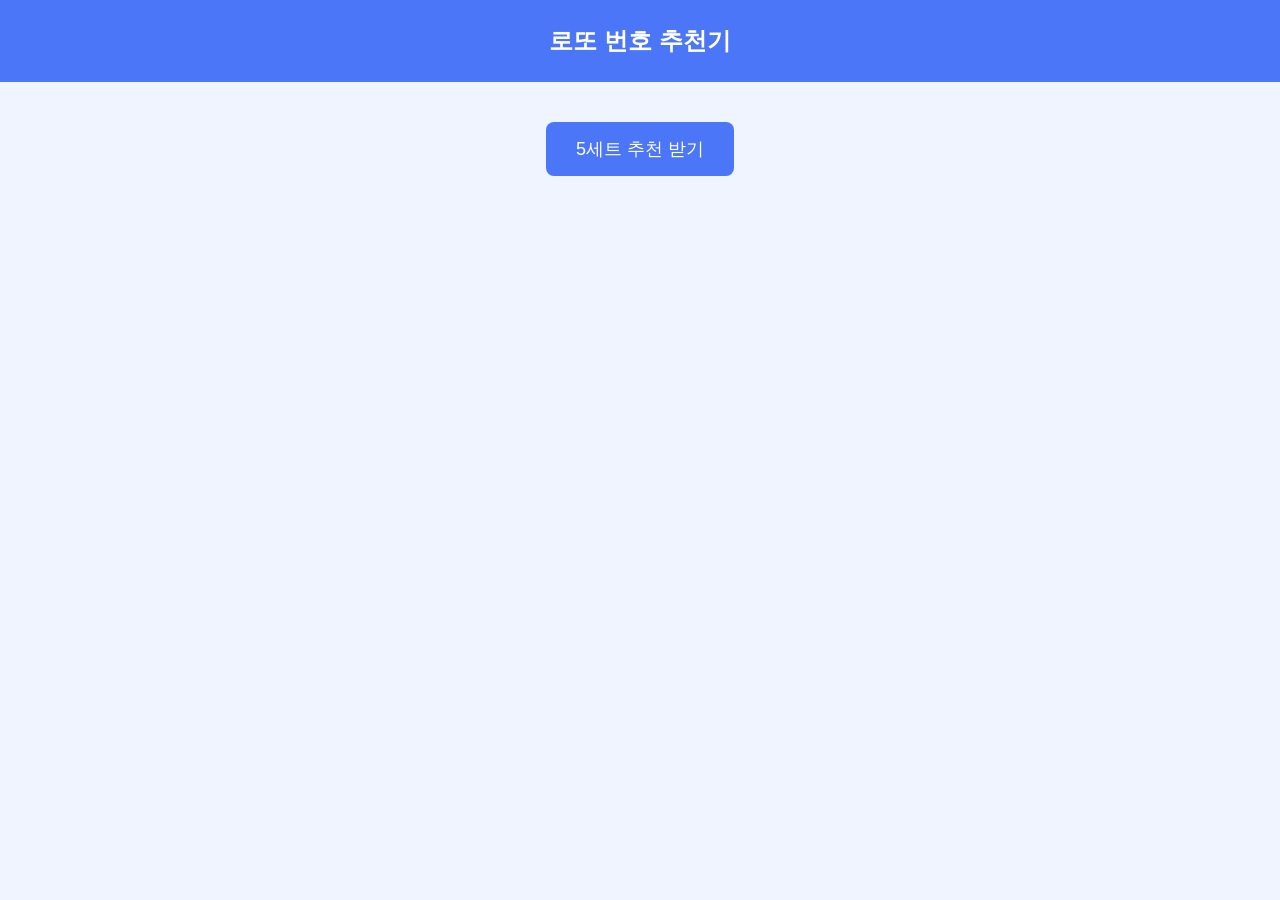
==== index.html @ 97781a5b "Update index.html with latest work" ====
<!DOCTYPE html>
<html lang="ko">
<head>
    <meta charset="UTF-8">
    <meta name="viewport" content="width=device-width, initial-scale=1.0">
    <title>로또 번호 추천</title>
    <style>
        body {
            font-family: Arial, sans-serif;
            background: #f0f4ff;
            text-align: center;
            margin: 0;
            padding: 0;
        }
        header {
            background-color: #4a76f7;
            color: white;
            padding: 25px;
            font-size: 24px;
            font-weight: bold;
        }
        #container {
            margin-top: 40px;
        }
        #btn {
            background-color: #4a76f7;
            color: white;
            border: none;
            padding: 15px 30px;
            font-size: 18px;
            border-radius: 8px;
            cursor: pointer;
        }
        #btn:hover {
            background-color: #345de2;
        }
        .set {
            margin-top: 30px;
        }
        .ball {
            display: inline-block;
            width: 45px;
            height: 45px;
            line-height: 45px;
            margin: 5px;
            border-radius: 50%;
            background: #fff;
            border: 2px solid #4a76f7;
            font-size: 20px;
        }
    </style>
</head>
<body>

<header>로또 번호 추천기</header>

<div id="container">
    <button id="btn" onclick="generateLotto()">5세트 추천 받기</button>
    <div id="result"></div>
</div>

<script>
    function generateLottoSet() {
        let numbers = [];
        while (numbers.length < 6) {
            let num = Math.floor(Math.random() * 45) + 1;
            if (!numbers.includes(num)) numbers.push(num);
        }
        return numbers.sort((a, b) => a - b);
    }

    function generateLotto() {
        let html = "";
        for (let i = 1; i <= 5; i++) {
            const lotto = generateLottoSet();
            const balls = lotto.map(n => `<div class='ball'>${n}</div>`).join('');
            html += `<div class='set'><strong>세트 ${i}:</strong> ${balls}</div>`;
        }
        document.getElementById("result").innerHTML = html;
    }
</script>

</body>
</html>
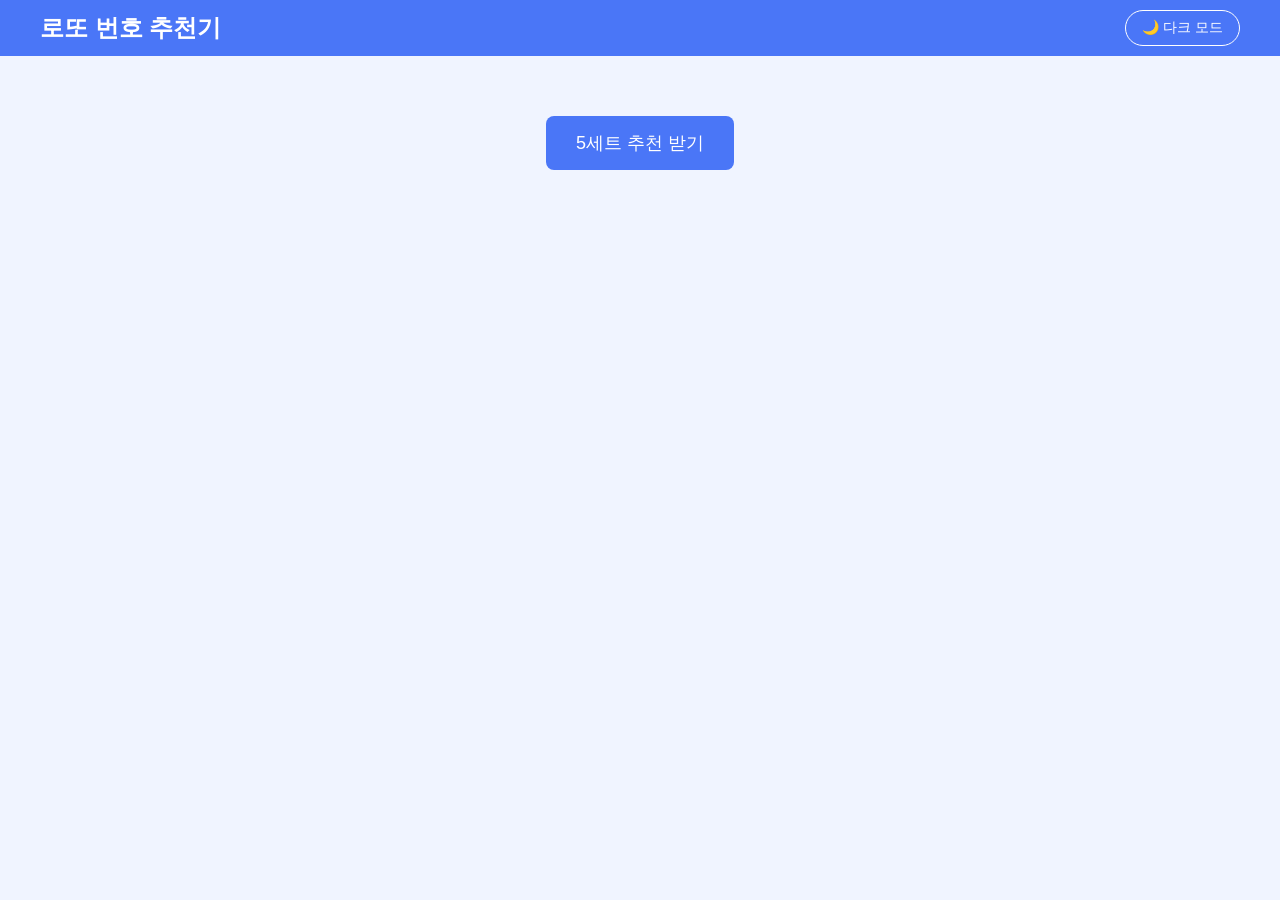
==== commit 79b4fc08: "Add dark/white mode and refactor code into separate files" ====
--- a/index.html
+++ b/index.html
@@ -4,81 +4,20 @@
     <meta charset="UTF-8">
     <meta name="viewport" content="width=device-width, initial-scale=1.0">
     <title>로또 번호 추천</title>
-    <style>
-        body {
-            font-family: Arial, sans-serif;
-            background: #f0f4ff;
-            text-align: center;
-            margin: 0;
-            padding: 0;
-        }
-        header {
-            background-color: #4a76f7;
-            color: white;
-            padding: 25px;
-            font-size: 24px;
-            font-weight: bold;
-        }
-        #container {
-            margin-top: 40px;
-        }
-        #btn {
-            background-color: #4a76f7;
-            color: white;
-            border: none;
-            padding: 15px 30px;
-            font-size: 18px;
-            border-radius: 8px;
-            cursor: pointer;
-        }
-        #btn:hover {
-            background-color: #345de2;
-        }
-        .set {
-            margin-top: 30px;
-        }
-        .ball {
-            display: inline-block;
-            width: 45px;
-            height: 45px;
-            line-height: 45px;
-            margin: 5px;
-            border-radius: 50%;
-            background: #fff;
-            border: 2px solid #4a76f7;
-            font-size: 20px;
-        }
-    </style>
+    <link rel="stylesheet" href="style.css">
 </head>
 <body>
 
-<header>로또 번호 추천기</header>
+<header>
+    <span>로또 번호 추천기</span>
+    <button id="theme-toggle" onclick="toggleTheme()">🌙 다크 모드</button>
+</header>
 
 <div id="container">
     <button id="btn" onclick="generateLotto()">5세트 추천 받기</button>
     <div id="result"></div>
 </div>
 
-<script>
-    function generateLottoSet() {
-        let numbers = [];
-        while (numbers.length < 6) {
-            let num = Math.floor(Math.random() * 45) + 1;
-            if (!numbers.includes(num)) numbers.push(num);
-        }
-        return numbers.sort((a, b) => a - b);
-    }
-
-    function generateLotto() {
-        let html = "";
-        for (let i = 1; i <= 5; i++) {
-            const lotto = generateLottoSet();
-            const balls = lotto.map(n => `<div class='ball'>${n}</div>`).join('');
-            html += `<div class='set'><strong>세트 ${i}:</strong> ${balls}</div>`;
-        }
-        document.getElementById("result").innerHTML = html;
-    }
-</script>
-
+<script src="main.js"></script>
 </body>
 </html>
--- a/style.css
+++ b/style.css
@@ -0,0 +1,101 @@
+:root {
+    --bg-color: #f0f4ff;
+    --text-color: #333;
+    --header-bg: #4a76f7;
+    --header-text: white;
+    --btn-bg: #4a76f7;
+    --btn-hover: #345de2;
+    --ball-bg: #fff;
+    --ball-border: #4a76f7;
+    --ball-text: #333;
+    --container-bg: transparent;
+}
+
+[data-theme="dark"] {
+    --bg-color: #121212;
+    --text-color: #e0e0e0;
+    --header-bg: #1f1f1f;
+    --header-text: #ffffff;
+    --btn-bg: #3700b3;
+    --btn-hover: #6200ee;
+    --ball-bg: #1e1e1e;
+    --ball-border: #bb86fc;
+    --ball-text: #ffffff;
+}
+
+body {
+    font-family: 'Segoe UI', Tahoma, Geneva, Verdana, sans-serif;
+    background-color: var(--bg-color);
+    color: var(--text-color);
+    text-align: center;
+    margin: 0;
+    padding: 0;
+    transition: background-color 0.3s, color 0.3s;
+}
+
+header {
+    background-color: var(--header-bg);
+    color: var(--header-text);
+    padding: 25px;
+    font-size: 24px;
+    font-weight: bold;
+    display: flex;
+    justify-content: space-between;
+    align-items: center;
+    padding: 10px 40px;
+}
+
+#container {
+    margin-top: 40px;
+    padding: 20px;
+}
+
+#btn {
+    background-color: var(--btn-bg);
+    color: white;
+    border: none;
+    padding: 15px 30px;
+    font-size: 18px;
+    border-radius: 8px;
+    cursor: pointer;
+    transition: background-color 0.3s;
+}
+
+#btn:hover {
+    background-color: var(--btn-hover);
+}
+
+.set {
+    margin-top: 30px;
+    padding: 15px;
+}
+
+.ball {
+    display: inline-block;
+    width: 45px;
+    height: 45px;
+    line-height: 45px;
+    margin: 5px;
+    border-radius: 50%;
+    background-color: var(--ball-bg);
+    border: 2px solid var(--ball-border);
+    color: var(--ball-text);
+    font-size: 20px;
+    font-weight: bold;
+    transition: background-color 0.3s, border-color 0.3s, color 0.3s;
+}
+
+#theme-toggle {
+    background: none;
+    border: 1px solid var(--header-text);
+    color: var(--header-text);
+    padding: 8px 16px;
+    border-radius: 20px;
+    cursor: pointer;
+    font-size: 14px;
+    transition: all 0.3s;
+}
+
+#theme-toggle:hover {
+    background-color: rgba(255, 255, 255, 0.1);
+}
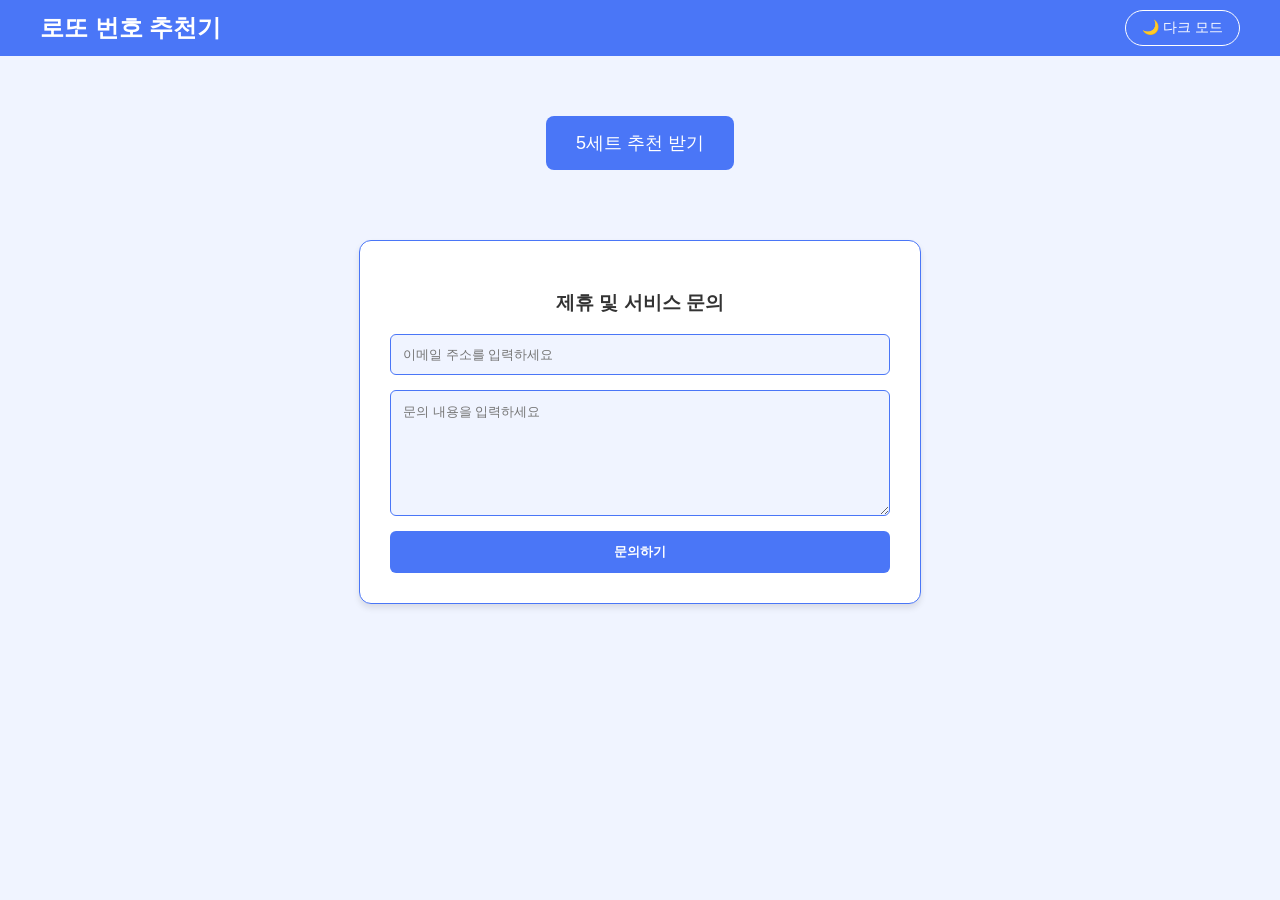
==== commit 249dd843: "Add Formspree contact form for business inquiries" ====
--- a/index.html
+++ b/index.html
@@ -18,6 +18,15 @@
     <div id="result"></div>
 </div>
 
+<div id="contact-section">
+    <h3>제휴 및 서비스 문의</h3>
+    <form action="https://formspree.io/f/xdawzqob" method="POST" id="contact-form">
+        <input type="email" name="email" placeholder="이메일 주소를 입력하세요" required>
+        <textarea name="message" placeholder="문의 내용을 입력하세요" required></textarea>
+        <button type="submit">문의하기</button>
+    </form>
+</div>
+
 <script src="main.js"></script>
 </body>
 </html>
--- a/style.css
+++ b/style.css
@@ -99,3 +99,49 @@
 #theme-toggle:hover {
     background-color: rgba(255, 255, 255, 0.1);
 }
+
+#contact-section {
+    margin: 50px auto;
+    padding: 30px;
+    max-width: 500px;
+    background-color: var(--ball-bg);
+    border: 1px solid var(--ball-border);
+    border-radius: 12px;
+    box-shadow: 0 4px 6px rgba(0,0,0,0.1);
+}
+
+#contact-form {
+    display: flex;
+    flex-direction: column;
+    gap: 15px;
+}
+
+#contact-form input, #contact-form textarea {
+    padding: 12px;
+    border: 1px solid var(--ball-border);
+    border-radius: 6px;
+    background-color: var(--bg-color);
+    color: var(--text-color);
+    font-family: inherit;
+}
+
+#contact-form textarea {
+    height: 100px;
+    resize: vertical;
+}
+
+#contact-form button {
+    background-color: var(--btn-bg);
+    color: white;
+    border: none;
+    padding: 12px;
+    border-radius: 6px;
+    cursor: pointer;
+    font-weight: bold;
+    transition: background-color 0.3s;
+}
+
+#contact-form button:hover {
+    background-color: var(--btn-hover);
+}
+
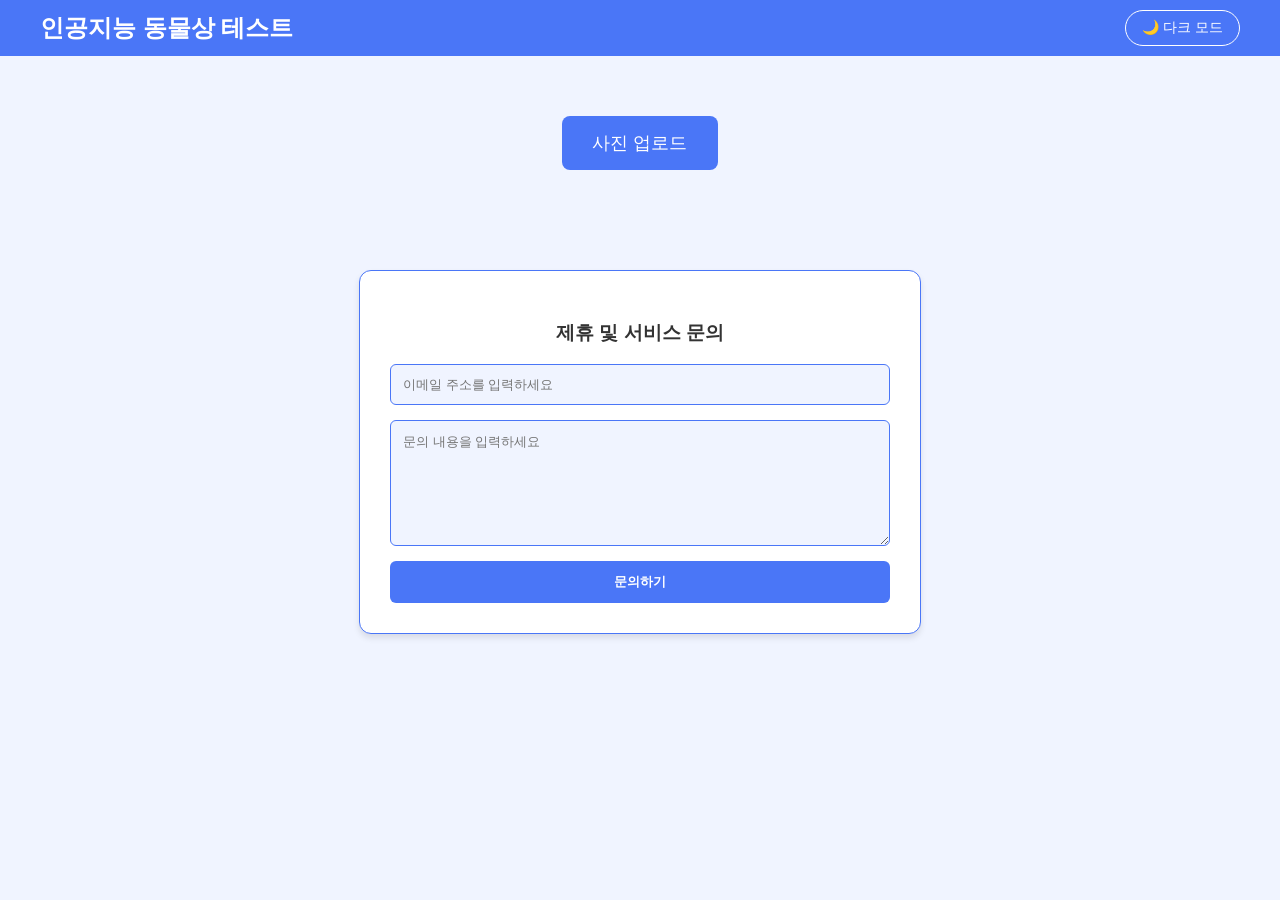
==== commit f33f1714: "Transform to Animal Face Test with Teachable Machine" ====
--- a/index.html
+++ b/index.html
@@ -3,19 +3,36 @@
 <head>
     <meta charset="UTF-8">
     <meta name="viewport" content="width=device-width, initial-scale=1.0">
-    <title>로또 번호 추천</title>
+    <title>인공지능 동물상 테스트</title>
     <link rel="stylesheet" href="style.css">
+    <script src="https://cdn.jsdelivr.net/npm/@tensorflow/tfjs@latest/dist/tf.min.js"></script>
+    <script src="https://cdn.jsdelivr.net/npm/@teachablemachine/image@latest/dist/teachablemachine-image.min.js"></script>
 </head>
 <body>
 
 <header>
-    <span>로또 번호 추천기</span>
+    <span>인공지능 동물상 테스트</span>
     <button id="theme-toggle" onclick="toggleTheme()">🌙 다크 모드</button>
 </header>
 
 <div id="container">
-    <button id="btn" onclick="generateLotto()">5세트 추천 받기</button>
-    <div id="result"></div>
+    <div id="upload-area">
+        <input type="file" id="image-upload" accept="image/*" onchange="previewImage(event)" hidden>
+        <button id="upload-btn" onclick="document.getElementById('image-upload').click()">사진 업로드</button>
+        <div id="image-preview-container">
+            <img id="image-preview" src="#" alt="이미지 미리보기" style="display:none; max-width: 100%; border-radius: 12px; margin-top: 20px;">
+        </div>
+    </div>
+    
+    <button id="predict-btn" onclick="predict()" style="display:none; margin-top: 20px;">결과 확인하기</button>
+    
+    <div id="loading" style="display:none; margin-top: 20px;">
+        모델을 로딩 중입니다...
+    </div>
+
+    <div id="result-container" style="margin-top: 30px;">
+        <div id="label-container"></div>
+    </div>
 </div>
 
 <div id="contact-section">
@@ -27,6 +44,17 @@
     </form>
 </div>
 
+<div id="disqus_thread"></div>
+<script>
+    (function() { // DON'T EDIT BELOW THIS LINE
+    var d = document, s = d.createElement('script');
+    s.src = 'https://productbuilder-iaj6fbupjm.disqus.com/embed.js';
+    s.setAttribute('data-timestamp', +new Date());
+    (d.head || d.body).appendChild(s);
+    })();
+</script>
+<noscript>Please enable JavaScript to view the <a href="https://disqus.com/?ref_noscript">comments powered by Disqus.</a></noscript>
+
 <script src="main.js"></script>
 </body>
 </html>
--- a/style.css
+++ b/style.css
@@ -36,13 +36,12 @@
 header {
     background-color: var(--header-bg);
     color: var(--header-text);
-    padding: 25px;
+    padding: 10px 40px;
     font-size: 24px;
     font-weight: bold;
     display: flex;
     justify-content: space-between;
     align-items: center;
-    padding: 10px 40px;
 }
 
 #container {
@@ -50,7 +49,7 @@
     padding: 20px;
 }
 
-#btn {
+#upload-btn, #predict-btn {
     background-color: var(--btn-bg);
     color: white;
     border: none;
@@ -61,28 +60,25 @@
     transition: background-color 0.3s;
 }
 
-#btn:hover {
+#upload-btn:hover, #predict-btn:hover {
     background-color: var(--btn-hover);
 }
 
-.set {
-    margin-top: 30px;
-    padding: 15px;
+#image-preview-container {
+    max-width: 400px;
+    margin: 20px auto;
 }
 
-.ball {
-    display: inline-block;
-    width: 45px;
-    height: 45px;
-    line-height: 45px;
-    margin: 5px;
-    border-radius: 50%;
+.result-item {
+    font-size: 1.2rem;
+    margin: 10px 0;
+    padding: 10px;
     background-color: var(--ball-bg);
     border: 2px solid var(--ball-border);
-    color: var(--ball-text);
-    font-size: 20px;
-    font-weight: bold;
-    transition: background-color 0.3s, border-color 0.3s, color 0.3s;
+    border-radius: 8px;
+    max-width: 400px;
+    margin-left: auto;
+    margin-right: auto;
 }
 
 #theme-toggle {
@@ -145,3 +141,8 @@
     background-color: var(--btn-hover);
 }
 
+#disqus_thread {
+    margin: 50px auto;
+    max-width: 800px;
+    padding: 0 20px;
+}
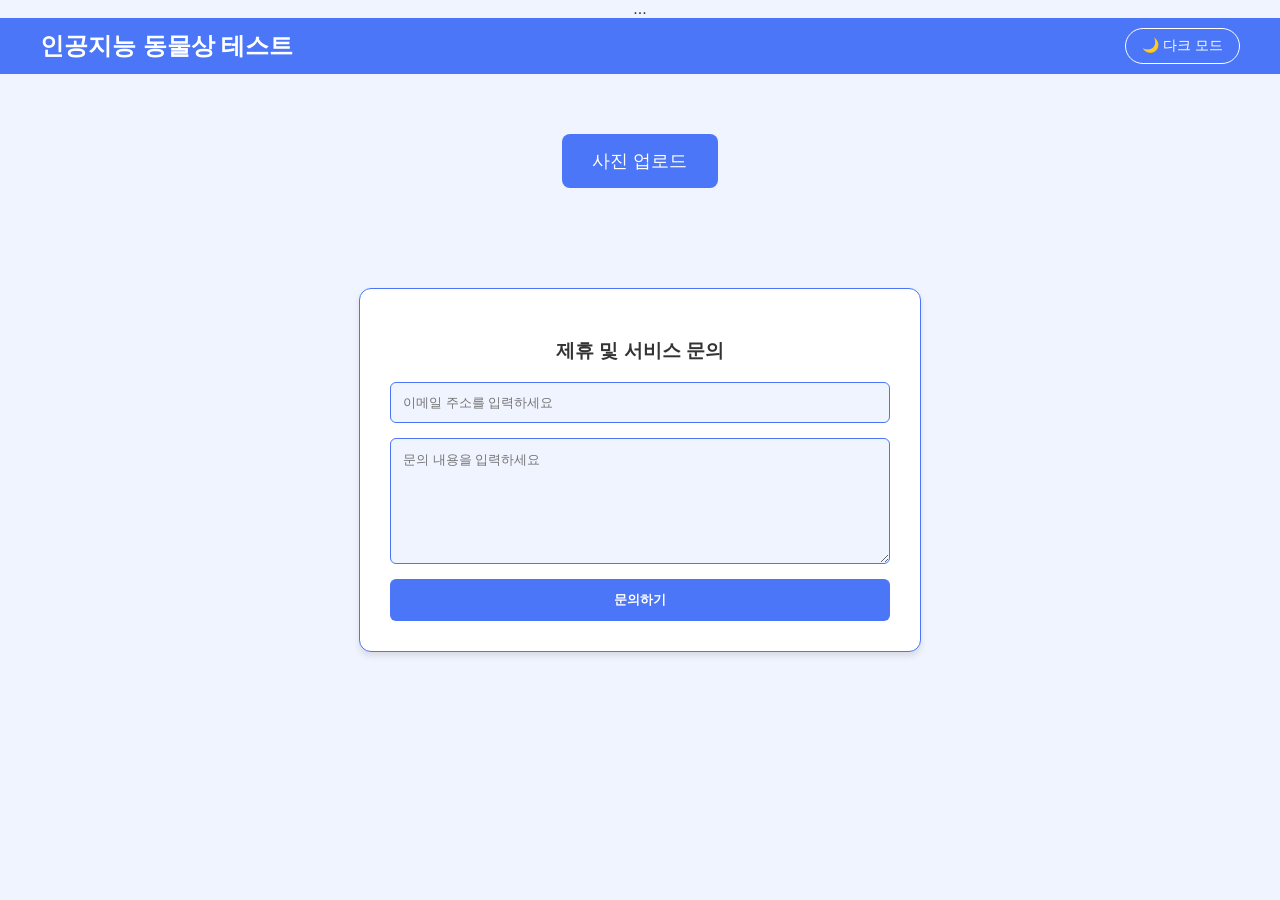
==== commit e6433bba: "Add Google AdSense script and ads.txt" ====
--- a/index.html
+++ b/index.html
@@ -4,12 +4,15 @@
     <meta charset="UTF-8">
     <meta name="viewport" content="width=device-width, initial-scale=1.0">
     <title>인공지능 동물상 테스트</title>
+    <meta name="google-adsense-account" content="ca-pub-4288550396273377">
+    <script async src="https://pagead2.googlesyndication.com/pagead/js/adsbygoogle.js?client=ca-pub-4288550396273377"
+     crossorigin="anonymous"></script>
     <link rel="stylesheet" href="style.css">
     <script src="https://cdn.jsdelivr.net/npm/@tensorflow/tfjs@latest/dist/tf.min.js"></script>
     <script src="https://cdn.jsdelivr.net/npm/@teachablemachine/image@latest/dist/teachablemachine-image.min.js"></script>
 </head>
 <body>
-
+...
 <header>
     <span>인공지능 동물상 테스트</span>
     <button id="theme-toggle" onclick="toggleTheme()">🌙 다크 모드</button>
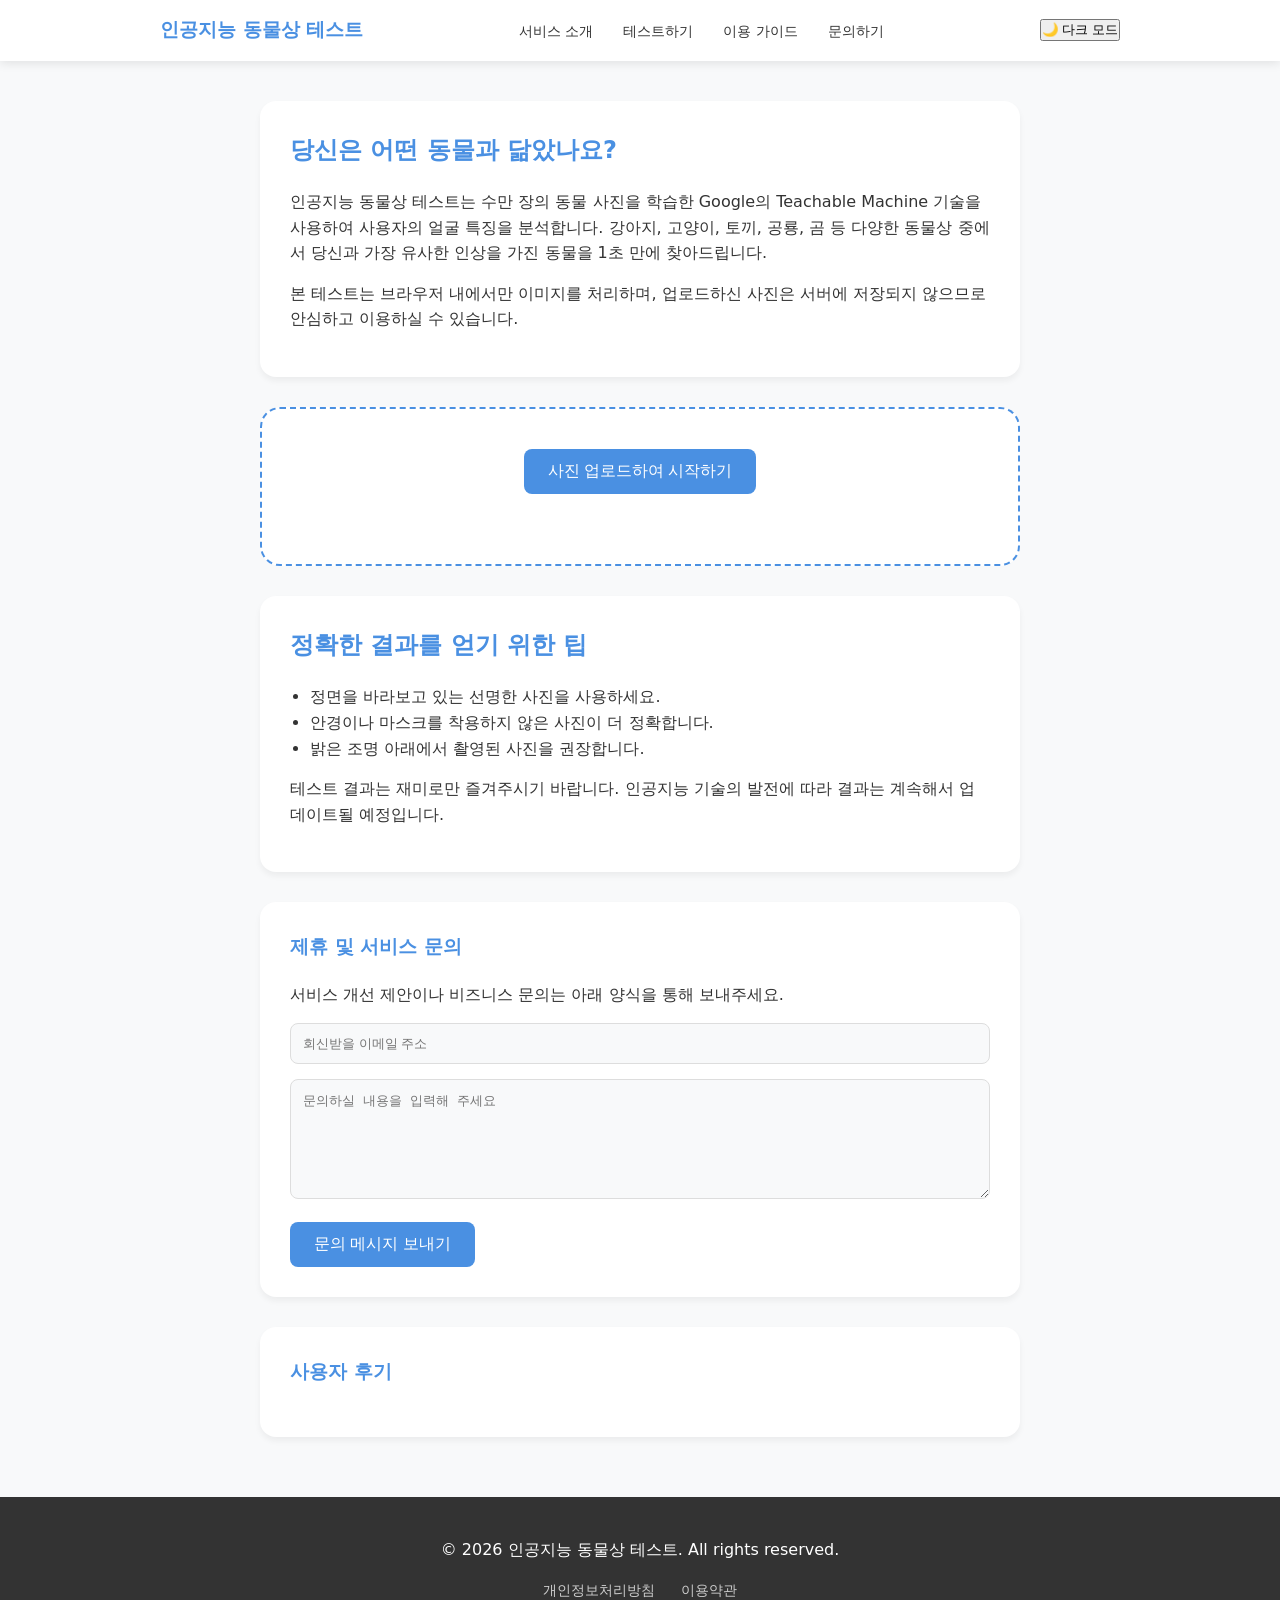
==== commit 2c99dd00: "Optimize for AdSense approval and configure Firebase Hosting" ====
--- a/index.html
+++ b/index.html
@@ -3,7 +3,8 @@
 <head>
     <meta charset="UTF-8">
     <meta name="viewport" content="width=device-width, initial-scale=1.0">
-    <title>인공지능 동물상 테스트</title>
+    <title>인공지능 동물상 테스트 - 나를 닮은 동물을 찾아보세요</title>
+    <meta name="description" content="고성능 AI 기술을 활용하여 당신의 관상과 가장 잘 어울리는 동물상을 무료로 테스트해보세요. 강아지상, 고양이상, 토끼상 등 다양한 결과를 확인하세요.">
     <meta name="google-adsense-account" content="ca-pub-4288550396273377">
     <script async src="https://pagead2.googlesyndication.com/pagead/js/adsbygoogle.js?client=ca-pub-4288550396273377"
      crossorigin="anonymous"></script>
@@ -12,44 +13,92 @@
     <script src="https://cdn.jsdelivr.net/npm/@teachablemachine/image@latest/dist/teachablemachine-image.min.js"></script>
 </head>
 <body>
-...
+
 <header>
-    <span>인공지능 동물상 테스트</span>
-    <button id="theme-toggle" onclick="toggleTheme()">🌙 다크 모드</button>
+    <div class="header-container">
+        <a href="/" class="logo">인공지능 동물상 테스트</a>
+        <nav id="main-nav">
+            <ul>
+                <li><a href="#about">서비스 소개</a></li>
+                <li><a href="#test-section">테스트하기</a></li>
+                <li><a href="#guide">이용 가이드</a></li>
+                <li><a href="#contact-section">문의하기</a></li>
+            </ul>
+        </nav>
+        <button id="theme-toggle" onclick="toggleTheme()">🌙 다크 모드</button>
+    </div>
 </header>
 
-<div id="container">
-    <div id="upload-area">
-        <input type="file" id="image-upload" accept="image/*" onchange="previewImage(event)" hidden>
-        <button id="upload-btn" onclick="document.getElementById('image-upload').click()">사진 업로드</button>
-        <div id="image-preview-container">
-            <img id="image-preview" src="#" alt="이미지 미리보기" style="display:none; max-width: 100%; border-radius: 12px; margin-top: 20px;">
+<main id="container">
+    <section id="about" class="content-section">
+        <h1>당신은 어떤 동물과 닮았나요?</h1>
+        <p>인공지능 동물상 테스트는 수만 장의 동물 사진을 학습한 Google의 Teachable Machine 기술을 사용하여 사용자의 얼굴 특징을 분석합니다. 강아지, 고양이, 토끼, 공룡, 곰 등 다양한 동물상 중에서 당신과 가장 유사한 인상을 가진 동물을 1초 만에 찾아드립니다.</p>
+        <p>본 테스트는 브라우저 내에서만 이미지를 처리하며, 업로드하신 사진은 서버에 저장되지 않으므로 안심하고 이용하실 수 있습니다.</p>
+    </section>
+
+    <section id="test-section" class="test-area">
+        <div id="upload-area">
+            <input type="file" id="image-upload" accept="image/*" onchange="previewImage(event)" hidden>
+            <button id="upload-btn" onclick="document.getElementById('image-upload').click()">사진 업로드하여 시작하기</button>
+            <div id="image-preview-container">
+                <img id="image-preview" src="#" alt="이미지 미리보기" style="display:none; max-width: 100%; border-radius: 12px; margin-top: 20px;">
+            </div>
         </div>
+
+        <button id="predict-btn" onclick="predict()" style="display:none; margin-top: 20px;">결과 분석하기</button>
+
+        <div id="loading" style="display:none; margin-top: 20px;">
+            <div class="loader"></div>
+            <p>AI가 관상을 분석 중입니다...</p>
+        </div>
+
+        <div id="result-container" style="margin-top: 30px;">
+            <div id="label-container"></div>
+        </div>
+    </section>
+
+    <section id="guide" class="content-section">
+        <h2>정확한 결과를 얻기 위한 팁</h2>
+        <ul>
+            <li>정면을 바라보고 있는 선명한 사진을 사용하세요.</li>
+            <li>안경이나 마스크를 착용하지 않은 사진이 더 정확합니다.</li>
+            <li>밝은 조명 아래에서 촬영된 사진을 권장합니다.</li>
+        </ul>
+        <p>테스트 결과는 재미로만 즐겨주시기 바랍니다. 인공지능 기술의 발전에 따라 결과는 계속해서 업데이트될 예정입니다.</p>
+    </section>
+
+    <section id="contact-section" class="content-section">
+        <h3>제휴 및 서비스 문의</h3>
+        <p>서비스 개선 제안이나 비즈니스 문의는 아래 양식을 통해 보내주세요.</p>
+        <form action="https://formspree.io/f/xdawzqob" method="POST" id="contact-form">
+            <div class="form-group">
+                <input type="email" name="email" placeholder="회신받을 이메일 주소" required>
+            </div>
+            <div class="form-group">
+                <textarea name="message" placeholder="문의하실 내용을 입력해 주세요" required></textarea>
+            </div>
+            <button type="submit" class="submit-btn">문의 메시지 보내기</button>
+        </form>
+    </section>
+
+    <section id="comments" class="content-section">
+        <h3>사용자 후기</h3>
+        <div id="disqus_thread"></div>
+    </section>
+</main>
+
+<footer>
+    <div class="footer-container">
+        <p>&copy; 2026 인공지능 동물상 테스트. All rights reserved.</p>
+        <nav class="footer-nav">
+            <a href="privacy.html">개인정보처리방침</a>
+            <a href="#about">이용약관</a>
+        </nav>
     </div>
-    
-    <button id="predict-btn" onclick="predict()" style="display:none; margin-top: 20px;">결과 확인하기</button>
-    
-    <div id="loading" style="display:none; margin-top: 20px;">
-        모델을 로딩 중입니다...
-    </div>
+</footer>
 
-    <div id="result-container" style="margin-top: 30px;">
-        <div id="label-container"></div>
-    </div>
-</div>
-
-<div id="contact-section">
-    <h3>제휴 및 서비스 문의</h3>
-    <form action="https://formspree.io/f/xdawzqob" method="POST" id="contact-form">
-        <input type="email" name="email" placeholder="이메일 주소를 입력하세요" required>
-        <textarea name="message" placeholder="문의 내용을 입력하세요" required></textarea>
-        <button type="submit">문의하기</button>
-    </form>
-</div>
-
-<div id="disqus_thread"></div>
 <script>
-    (function() { // DON'T EDIT BELOW THIS LINE
+    (function() {
     var d = document, s = d.createElement('script');
     s.src = 'https://productbuilder-iaj6fbupjm.disqus.com/embed.js';
     s.setAttribute('data-timestamp', +new Date());
--- a/style.css
+++ b/style.css
@@ -1,148 +1,206 @@
 :root {
-    --bg-color: #f0f4ff;
+    --primary-color: #4a90e2;
+    --bg-color: #f8f9fa;
     --text-color: #333;
-    --header-bg: #4a76f7;
-    --header-text: white;
-    --btn-bg: #4a76f7;
-    --btn-hover: #345de2;
-    --ball-bg: #fff;
-    --ball-border: #4a76f7;
-    --ball-text: #333;
-    --container-bg: transparent;
+    --card-bg: #ffffff;
+    --header-bg: #ffffff;
+    --footer-bg: #333;
+    --footer-text: #fff;
 }
 
 [data-theme="dark"] {
+    --primary-color: #64b5f6;
     --bg-color: #121212;
     --text-color: #e0e0e0;
-    --header-bg: #1f1f1f;
-    --header-text: #ffffff;
-    --btn-bg: #3700b3;
-    --btn-hover: #6200ee;
-    --ball-bg: #1e1e1e;
-    --ball-border: #bb86fc;
-    --ball-text: #ffffff;
+    --card-bg: #1e1e1e;
+    --header-bg: #1e1e1e;
+}
+
+* {
+    box-sizing: border-box;
+    margin: 0;
+    padding: 0;
 }
 
 body {
-    font-family: 'Segoe UI', Tahoma, Geneva, Verdana, sans-serif;
+    font-family: 'Pretendard', -apple-system, BlinkMacSystemFont, system-ui, Roboto, sans-serif;
     background-color: var(--bg-color);
     color: var(--text-color);
-    text-align: center;
-    margin: 0;
-    padding: 0;
+    line-height: 1.6;
     transition: background-color 0.3s, color 0.3s;
 }
 
+/* Header & Nav */
 header {
     background-color: var(--header-bg);
-    color: var(--header-text);
-    padding: 10px 40px;
-    font-size: 24px;
-    font-weight: bold;
+    box-shadow: 0 2px 10px rgba(0,0,0,0.1);
+    position: sticky;
+    top: 0;
+    z-index: 1000;
+}
+
+.header-container {
+    max-width: 1000px;
+    margin: 0 auto;
+    padding: 15px 20px;
     display: flex;
     justify-content: space-between;
     align-items: center;
 }
 
+.logo {
+    font-size: 1.2rem;
+    font-weight: bold;
+    color: var(--primary-color);
+    text-decoration: none;
+}
+
+#main-nav ul {
+    display: flex;
+    list-style: none;
+}
+
+#main-nav li {
+    margin: 0 15px;
+}
+
+#main-nav a {
+    text-decoration: none;
+    color: var(--text-color);
+    font-size: 0.9rem;
+    font-weight: 500;
+}
+
+#main-nav a:hover {
+    color: var(--primary-color);
+}
+
+/* Container */
 #container {
-    margin-top: 40px;
-    padding: 20px;
-}
-
-#upload-btn, #predict-btn {
-    background-color: var(--btn-bg);
+    max-width: 800px;
+    margin: 40px auto;
+    padding: 0 20px;
+}
+
+.content-section {
+    background: var(--card-bg);
+    padding: 30px;
+    border-radius: 16px;
+    margin-bottom: 30px;
+    box-shadow: 0 4px 6px rgba(0,0,0,0.05);
+}
+
+.content-section h1, .content-section h2, .content-section h3 {
+    margin-bottom: 20px;
+    color: var(--primary-color);
+}
+
+.content-section p {
+    margin-bottom: 15px;
+}
+
+.content-section ul {
+    margin-left: 20px;
+    margin-bottom: 15px;
+}
+
+/* Test Area */
+.test-area {
+    text-align: center;
+    padding: 40px 20px;
+    background: var(--card-bg);
+    border-radius: 20px;
+    margin-bottom: 30px;
+    border: 2px dashed var(--primary-color);
+}
+
+#upload-btn, .submit-btn, #predict-btn {
+    background-color: var(--primary-color);
     color: white;
     border: none;
-    padding: 15px 30px;
-    font-size: 18px;
+    padding: 12px 24px;
+    font-size: 1rem;
     border-radius: 8px;
     cursor: pointer;
-    transition: background-color 0.3s;
-}
-
-#upload-btn:hover, #predict-btn:hover {
-    background-color: var(--btn-hover);
-}
-
-#image-preview-container {
-    max-width: 400px;
+    transition: transform 0.2s, background-color 0.2s;
+}
+
+#upload-btn:hover, .submit-btn:hover {
+    background-color: #357abd;
+    transform: translateY(-2px);
+}
+
+/* Form */
+.form-group {
+    margin-bottom: 15px;
+}
+
+input[type="email"], textarea {
+    width: 100%;
+    padding: 12px;
+    border: 1px solid #ddd;
+    border-radius: 8px;
+    background: var(--bg-color);
+    color: var(--text-color);
+}
+
+textarea {
+    height: 120px;
+    resize: vertical;
+}
+
+/* Footer */
+footer {
+    background-color: var(--footer-bg);
+    color: var(--footer-text);
+    padding: 40px 20px;
+    margin-top: 60px;
+    text-align: center;
+}
+
+.footer-nav {
+    margin-top: 15px;
+}
+
+.footer-nav a {
+    color: #ccc;
+    margin: 0 10px;
+    text-decoration: none;
+    font-size: 0.85rem;
+}
+
+.footer-nav a:hover {
+    color: #fff;
+}
+
+/* Loader */
+.loader {
+    border: 4px solid #f3f3f3;
+    border-top: 4px solid var(--primary-color);
+    border-radius: 50%;
+    width: 40px;
+    height: 40px;
+    animation: spin 1s linear infinite;
     margin: 20px auto;
 }
 
-.result-item {
-    font-size: 1.2rem;
-    margin: 10px 0;
-    padding: 10px;
-    background-color: var(--ball-bg);
-    border: 2px solid var(--ball-border);
-    border-radius: 8px;
-    max-width: 400px;
-    margin-left: auto;
-    margin-right: auto;
-}
-
-#theme-toggle {
-    background: none;
-    border: 1px solid var(--header-text);
-    color: var(--header-text);
-    padding: 8px 16px;
-    border-radius: 20px;
-    cursor: pointer;
-    font-size: 14px;
-    transition: all 0.3s;
-}
-
-#theme-toggle:hover {
-    background-color: rgba(255, 255, 255, 0.1);
-}
-
-#contact-section {
-    margin: 50px auto;
-    padding: 30px;
-    max-width: 500px;
-    background-color: var(--ball-bg);
-    border: 1px solid var(--ball-border);
-    border-radius: 12px;
-    box-shadow: 0 4px 6px rgba(0,0,0,0.1);
-}
-
-#contact-form {
-    display: flex;
-    flex-direction: column;
-    gap: 15px;
-}
-
-#contact-form input, #contact-form textarea {
-    padding: 12px;
-    border: 1px solid var(--ball-border);
-    border-radius: 6px;
-    background-color: var(--bg-color);
-    color: var(--text-color);
-    font-family: inherit;
-}
-
-#contact-form textarea {
-    height: 100px;
-    resize: vertical;
-}
-
-#contact-form button {
-    background-color: var(--btn-bg);
-    color: white;
-    border: none;
-    padding: 12px;
-    border-radius: 6px;
-    cursor: pointer;
-    font-weight: bold;
-    transition: background-color 0.3s;
-}
-
-#contact-form button:hover {
-    background-color: var(--btn-hover);
-}
-
-#disqus_thread {
-    margin: 50px auto;
-    max-width: 800px;
-    padding: 0 20px;
-}
+@keyframes spin {
+    0% { transform: rotate(0deg); }
+    100% { transform: rotate(360deg); }
+}
+
+@media (max-width: 600px) {
+    .header-container {
+        flex-direction: column;
+        gap: 15px;
+    }
+    
+    #main-nav ul {
+        flex-wrap: wrap;
+        justify-content: center;
+    }
+    
+    #main-nav li {
+        margin: 5px 10px;
+    }
+}
